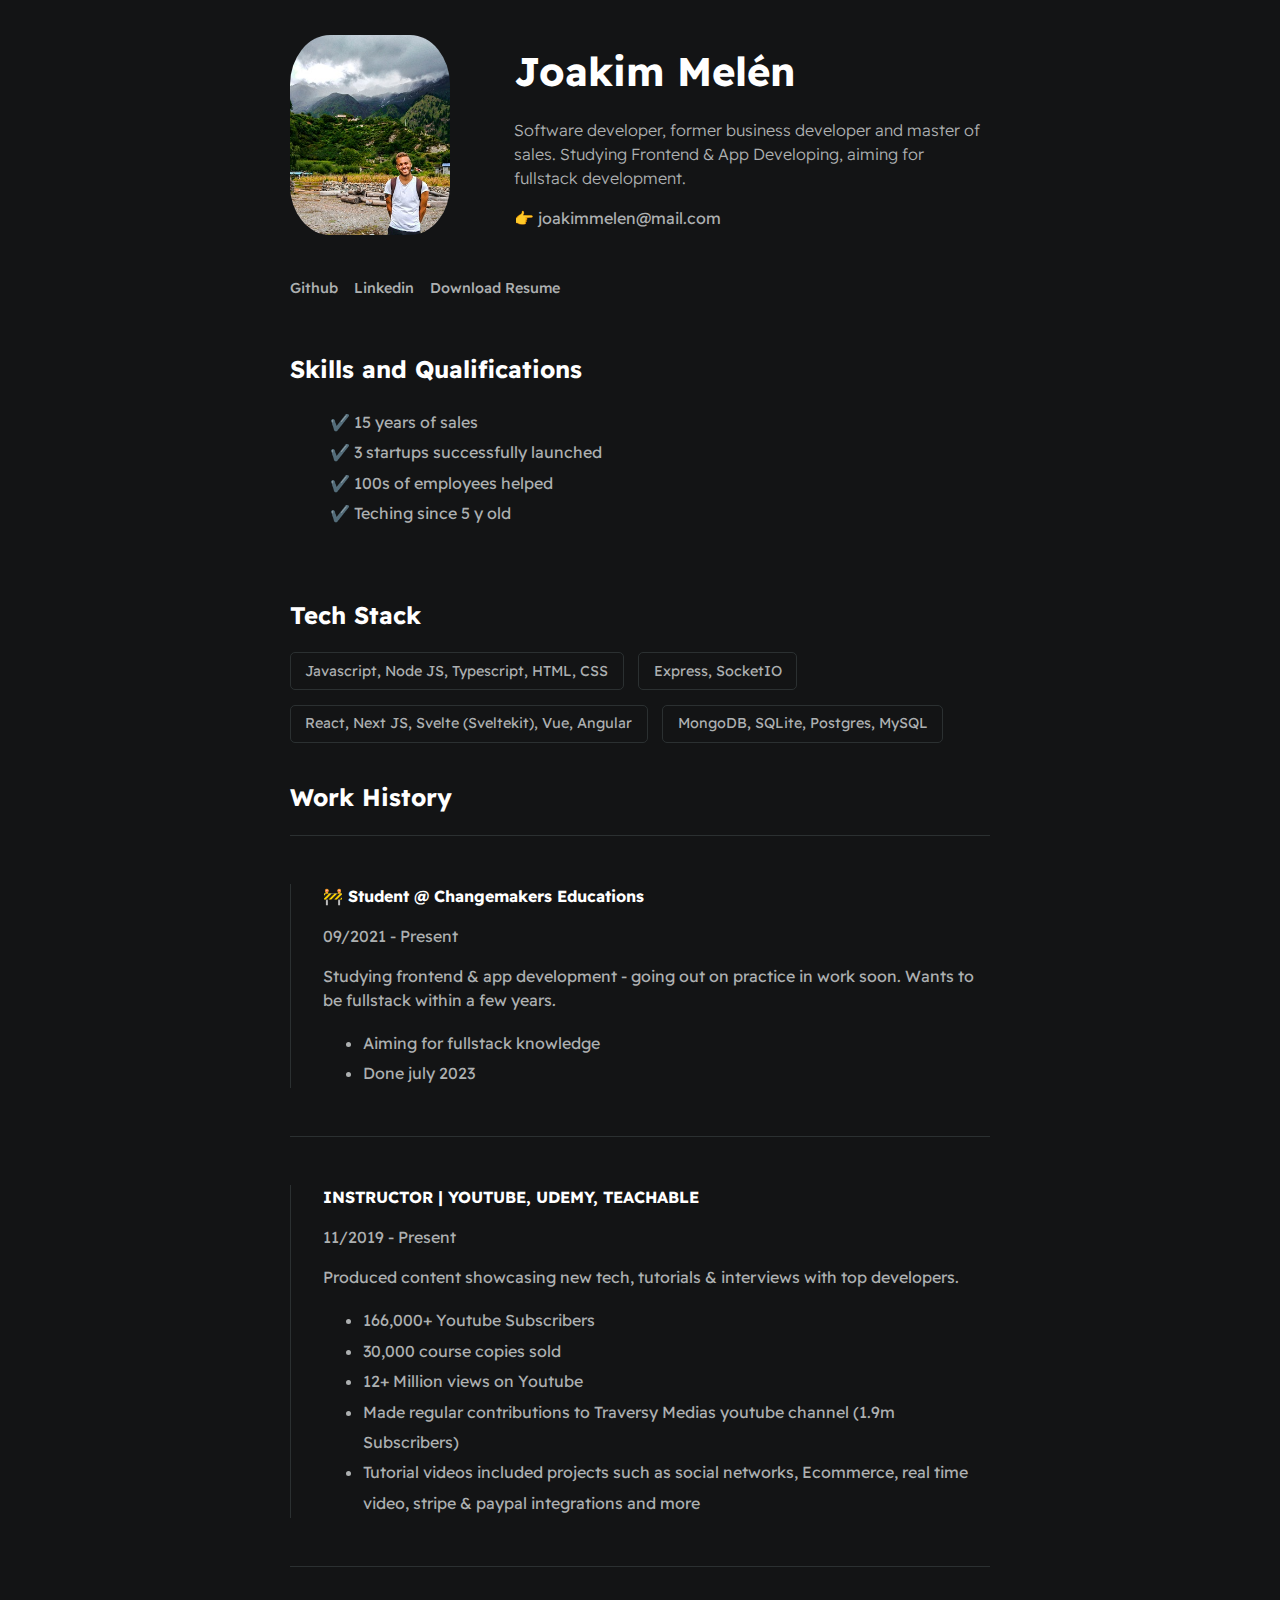
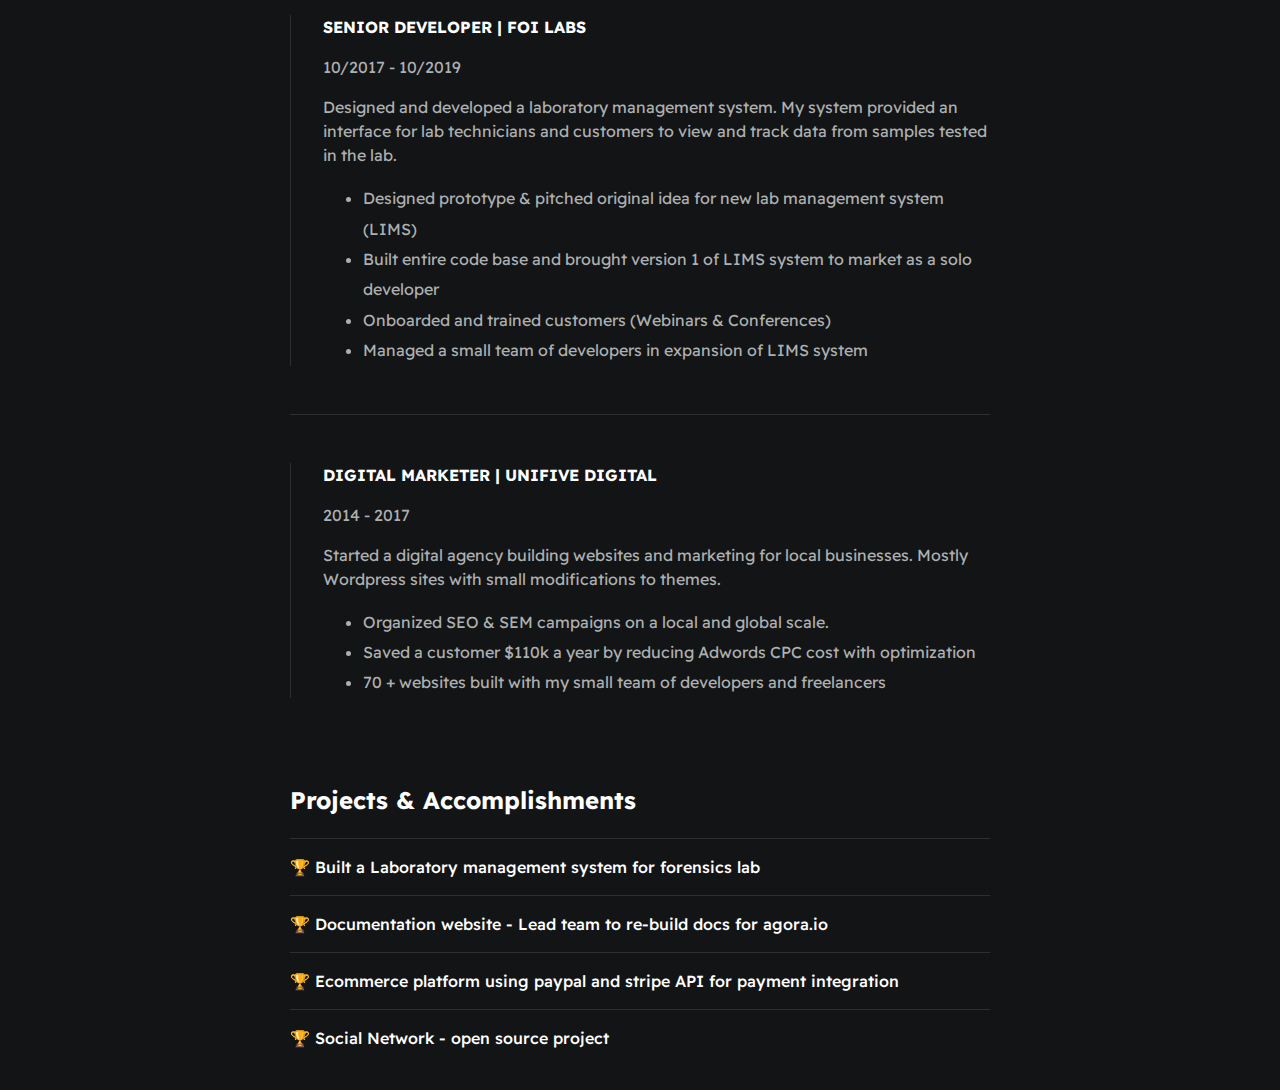
==== index.html @ 5d2849a5 "First commit for pew" ====
<!DOCTYPE html>
<html lang="en">
  <head>
    <meta charset="UTF-8" />
    <meta http-equiv="X-UA-Compatible" content="IE=edge" />
    <meta name="viewport" content="width=device-width, initial-scale=1.0" />
    <link
      rel="stylesheet"
      type="text/css"
      media="screen"
      href="./styles/main.css"
    />
    <title>Joakim Melén</title>
  </head>
  <body>
    <div id="container--main">
      <section id="wrapper--hero" class="section--page">
        <img id="profile-pic" src="./assets/images/jockehimalayas.jpg" />

        <div>
          <h1 id="user-name">Joakim Melén</h1>
          <p id="bio">
            Software developer, former business developer and master of sales.
            Studying Frontend & App Developing, aiming for fullstack
            development.
          </p>
          <p>👉 joakimmelen@mail.com</p>
        </div>
      </section>

      <section class="section--page">
        <div id="socials--list">
          <a href="#" target="_blank">Github</a>
          <a href="#" target="_blank">Linkedin</a>
          <a href="./assets/CV_Joakim-Melen-2022.pdf" target="_blank"
            >Download Resume</a
          >
        </div>
      </section>

      <section class="section--page">
        <h2>Skills and Qualifications</h2>
        <ul id="qualifications-list">
          <li>✔️ 15 years of sales</li>
          <li>✔️ 3 startups successfully launched</li>
          <li>✔️ 100s of employees helped</li>
          <li>✔️ Teching since 5 y old</li>
        </ul>
      </section>

      <section class="section--page">
        <h2>Tech Stack</h2>

        <div id="wrapper--techstack__items">
          <div class="card--techstack">
            <span>Javascript, Node JS, Typescript, HTML, CSS</span>
          </div>
          <div class="card--techstack">
            <span>Express, SocketIO</span>
          </div>
          <div class="card--techstack">
            <span>React, Next JS, Svelte (Sveltekit), Vue, Angular</span>
          </div>
          <div class="card--techstack">
            <span>MongoDB, SQLite, Postgres, MySQL</span>
          </div>
        </div>
      </section>

      <section id="work-history--wrapper">
        <h2>Work History</h2>
        <div class="line-break"></div>

        <div class="card--work-history">
          <strong>🚧 Student @ Changemakers Educations</strong>
          <p>09/2021 - Present</p>
          <p>
            Studying frontend & app development - going out on practice in work
            soon. Wants to be fullstack within a few years.
          </p>
          <ul>
            <li>Aiming for fullstack knowledge</li>
            <li>Done july 2023</li>
          </ul>
        </div>

        <div class="line-break"></div>

        <div class="card--work-history">
          <strong>INSTRUCTOR | YOUTUBE, UDEMY, TEACHABLE</strong>
          <p>11/2019 - Present</p>
          <p>
            Produced content showcasing new tech, tutorials & interviews with
            top developers.
          </p>
          <ul>
            <li>166,000+ Youtube Subscribers</li>
            <li>30,000 course copies sold</li>
            <li>12+ Million views on Youtube</li>
            <li>
              Made regular contributions to Traversy Medias youtube channel
              (1.9m Subscribers)
            </li>
            <li>
              Tutorial videos included projects such as social networks,
              Ecommerce, real time video, stripe & paypal integrations and more
            </li>
          </ul>
        </div>

        <div class="line-break"></div>

        <div class="card--work-history">
          <strong>SENIOR DEVELOPER | FOI LABS</strong>
          <p>10/2017 - 10/2019</p>
          <p>
            Designed and developed a laboratory management system. My system
            provided an interface for lab technicians and customers to view and
            track data from samples tested in the lab.
          </p>
          <ul>
            <li>
              Designed prototype & pitched original idea for new lab management
              system (LIMS)
            </li>
            <li>
              Built entire code base and brought version 1 of LIMS system to
              market as a solo developer
            </li>
            <li>Onboarded and trained customers (Webinars & Conferences)</li>
            <li>
              Managed a small team of developers in expansion of LIMS system
            </li>
          </ul>
        </div>

        <div class="line-break"></div>

        <div class="card--work-history">
          <strong>DIGITAL MARKETER | UNIFIVE DIGITAL</strong>
          <p>2014 - 2017</p>
          <p>
            Started a digital agency building websites and marketing for local
            businesses. Mostly Wordpress sites with small modifications to
            themes.
          </p>
          <ul>
            <li>Organized SEO & SEM campaigns on a local and global scale.</li>
            <li>
              Saved a customer $110k a year by reducing Adwords CPC cost with
              optimization
            </li>
            <li>
              70 + websites built with my small team of developers and
              freelancers
            </li>
          </ul>
        </div>
      </section>

      <section class="section--page">
        <h2>Projects & Accomplishments</h2>

        <div class="card--project">
          <a href="project1.html"
            ><span>🏆 </span>Built a Laboratory management system for forensics
            lab</a
          >
        </div>

        <div class="card--project">
          <a href="project1.html"
            ><span>🏆 </span>Documentation website - Lead team to re-build docs
            for agora.io</a
          >
        </div>

        <div class="card--project">
          <a href="project1.html"
            ><span>🏆 </span>Ecommerce platform using paypal and stripe API for
            payment integration</a
          >
        </div>

        <div class="card--project">
          <a href="project1.html"
            ><span>🏆 </span>Social Network - open source project</a
          >
        </div>
      </section>
    </div>
  </body>
</html>
---- styles/main.css ----
@import url('https://fonts.googleapis.com/css2?family=Readex+Pro:wght@300;400;500;600;700&display=swap');

:root{
    --mainTextColor-light:#000;
    --secondaryTextColor-light:rgb(51 51 51);
    --mainLinkColor-light:#0da2b8;
    --mainBorderColor-light:rgb(218, 218, 218);
    --mainBgColor-light:rgb(249, 250,251);

    --mainTextColor-dark:#fff;
    --secondaryTextColor-dark:#adb0b1;
    --mainLinkColor-dark:rgb(30, 190,214);
    --mainBorderColor-dark:#2b3031;
    --mainBgColor-dark:#131415;

    --mainTextColor: var(--mainTextColor-dark);
    --secondaryTextColor:var(--secondaryTextColor-dark);
    --mainLinkColor: var(--mainLinkColor-dark);
    --mainBorderColor: var(--mainBorderColor-dark);
    --mainBgColor: var(--mainBgColor-dark);
}

* {
    font-family: "Readex Pro";
    line-height: 1.5em;
    box-sizing: border-box;
    color: var(--mainTextColor);
}

body {
    background-color: var(--mainBgColor);
}

p, span, li {
    color: var(--secondaryTextColor);
    font-size: 1em;
}

a {
    text-decoration: none;
    color: var(--mainLinkColor);
    font-weight: 500;
}

li {
    line-height: 1.9em;
}

#container--main {
    max-width: 700px;
    margin: 0 auto;
}

.section--page {
    padding: 1em 0;
}

#wrapper--hero {
    display: flex;
    align-items: center;
    gap: 4em;
}

#user-name {
    font-size: 2.5em;
    line-height: 1em;
}

#bio {
    font-weight: 300;
}

#profile-pic {
    border-radius: 25%;
    width: 200px;
    height: 200px;
    object-fit: cover;
}

#email {
    color: var(--mainTextColor);
}

#socials--list {
    display: flex;
    justify-content: flex-start;
    column-gap: 1em;
    flex-wrap: wrap;

}

#socials--list a {
    font-size: 0.9em;
    color: var(--secondaryTextColor);
    transition: 0.3s;
}

#socials--list a:hover {
    color: var(--mainLinkColor);
}

#qualifications-list {
    list-style: none;
}

#wrapper--techstack__items {
    display: flex;
    flex-wrap: wrap;
    gap: 1em;
    font-size: 0.9em;
}

.card--techstack {
    border: 1px solid var(--mainBorderColor);
    padding: 0.5em 1em;
    border-radius: 5px;
}

.card--work-history {
    border-left: 1px solid var(--mainBorderColor);
    margin: 3em 0;
    padding-left: 2em;
}

.line-break {
    background-color: var(--mainBorderColor);
    height: 1px;
}

.card--project {
    padding: 1em 0;
    border-top: 1px solid var(--mainBorderColor);
}

.card--project a {
    color: var(--mainTextColor);
}

.card--project a:hover {
    color: var(--mainLinkColor);
    transition: .3s;
}

@media (max-width: 600px) {
    #wrapper--hero {
        flex-direction: column;
        gap: 1em;
    }

    #profile-pic {
        width: auto;
        height: auto;
    }

    .section--page {
        padding: 1em 0;
    }

    .card--work-history {
        border-left: none;
        padding-left: 0;
    }
}
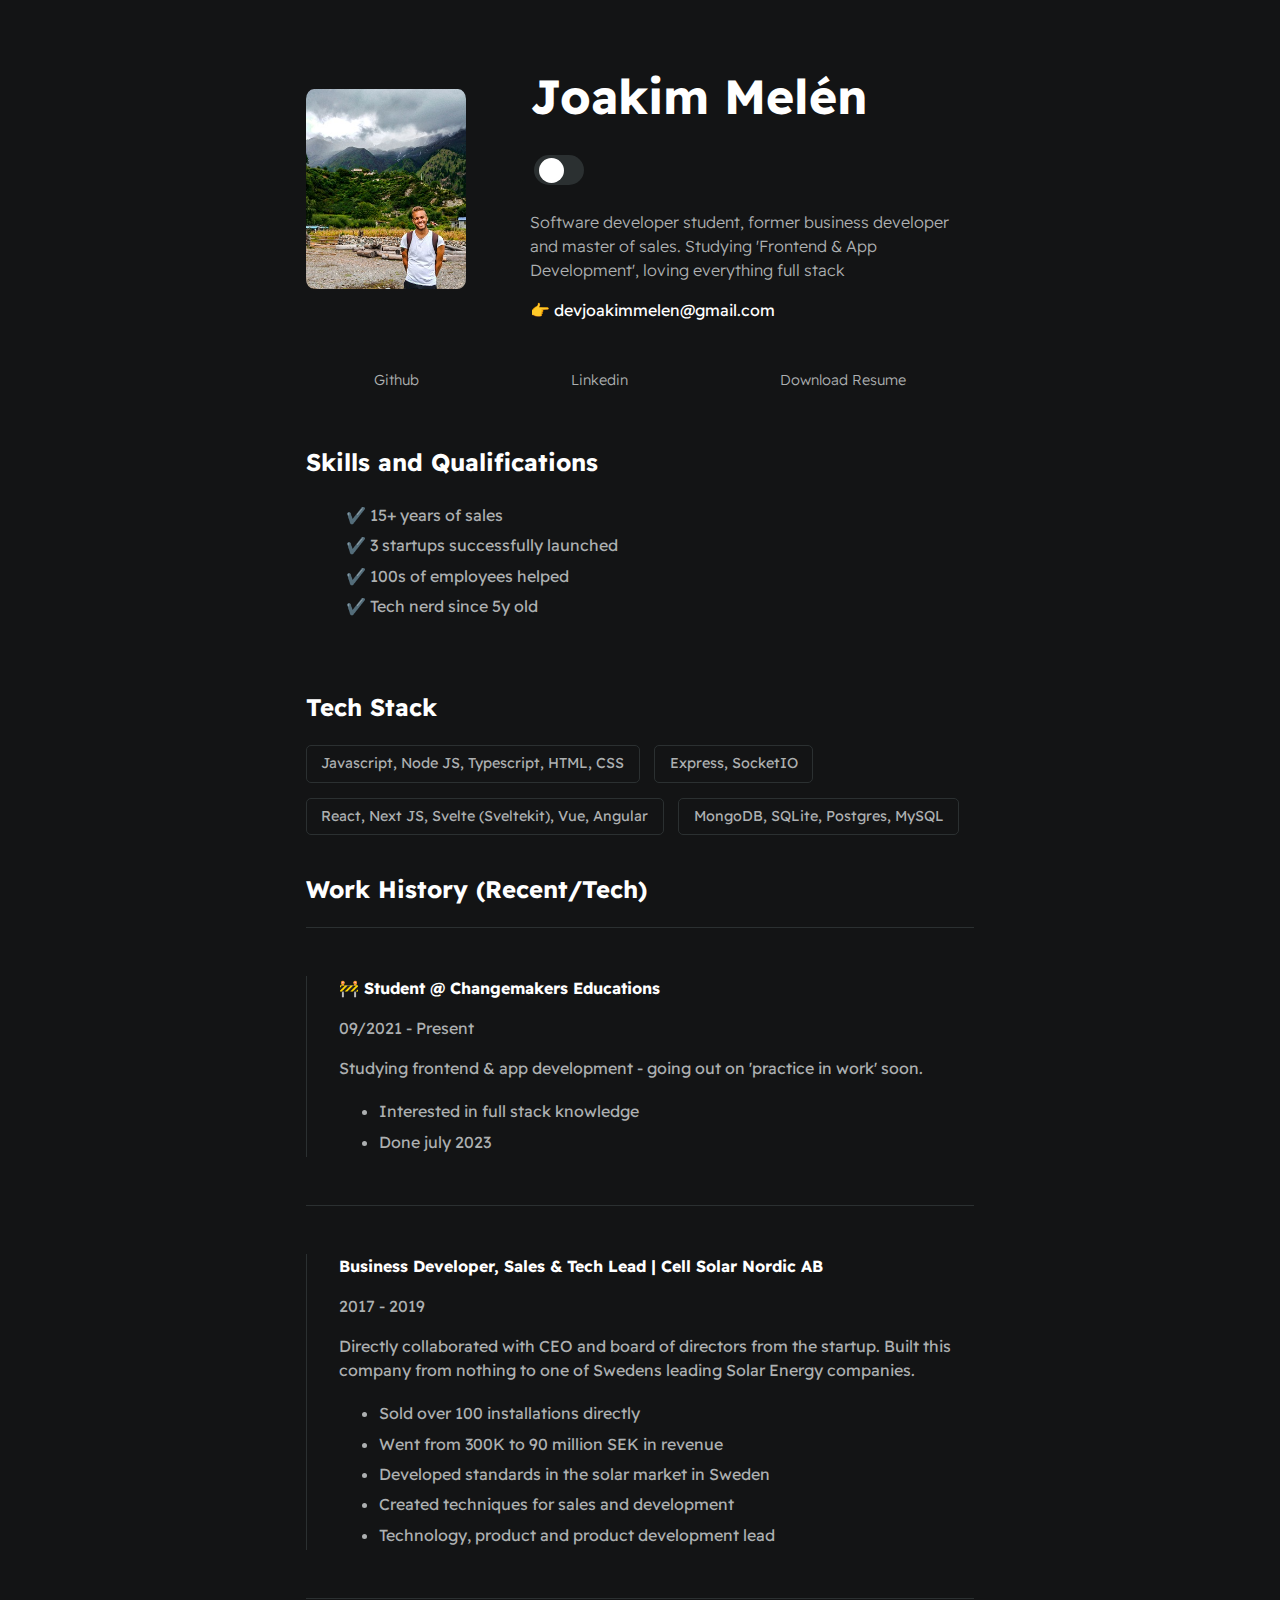
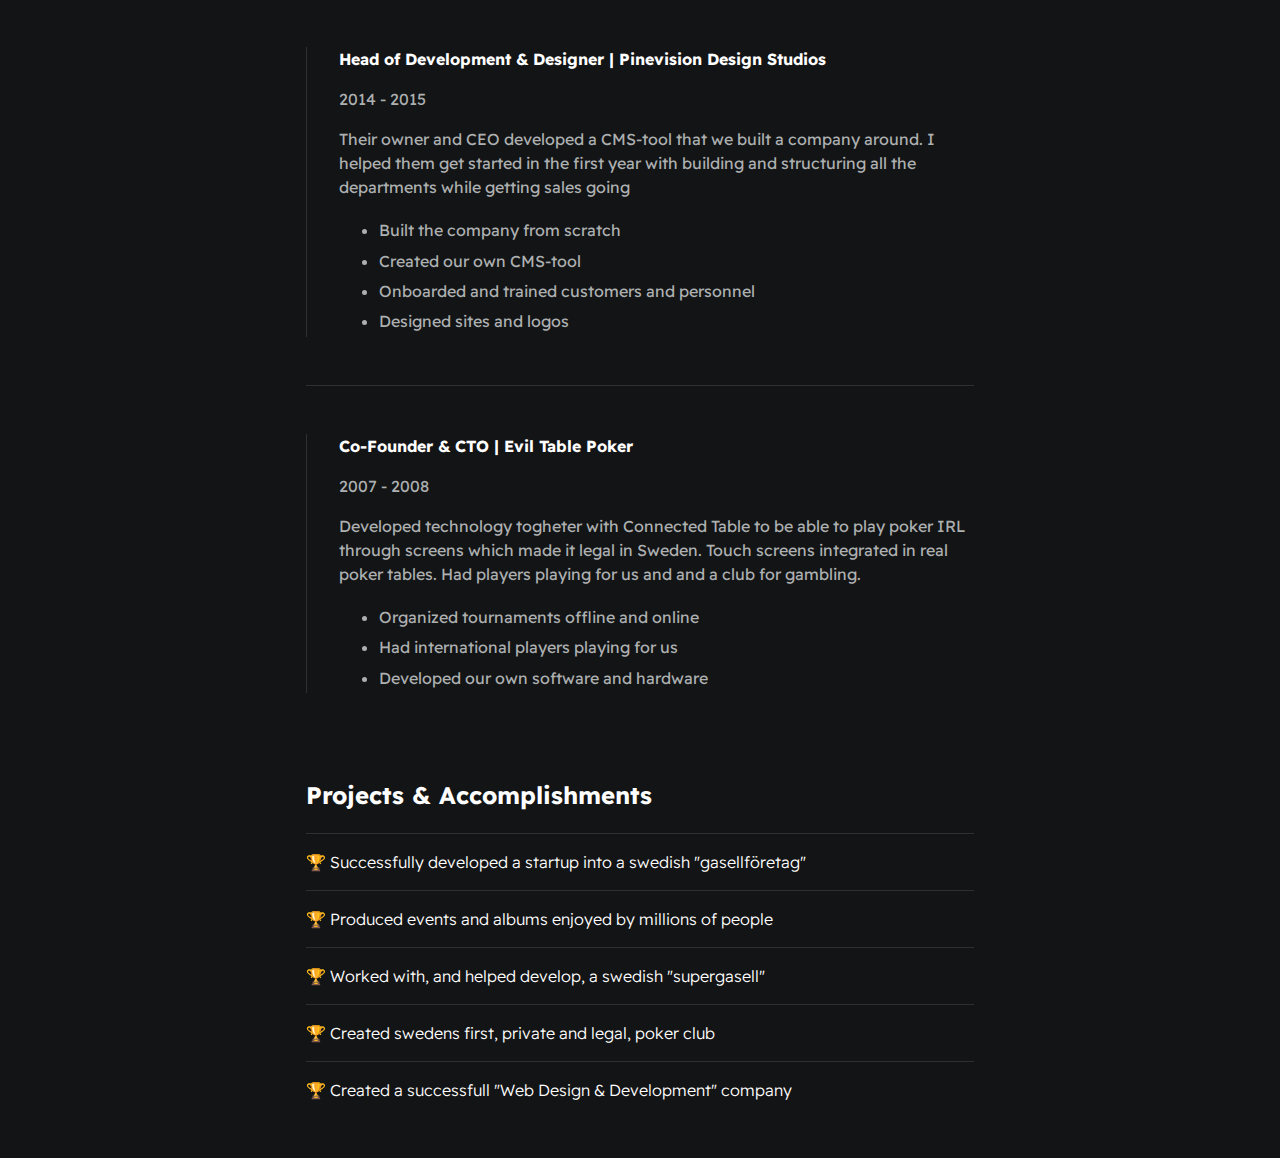
==== commit 39f89e13: "massive updates" ====
--- a/index.html
+++ b/index.html
@@ -19,19 +19,24 @@
 
         <div>
           <h1 id="user-name">Joakim Melén</h1>
+          <input type="checkbox" id="checkbox" />
           <p id="bio">
-            Software developer, former business developer and master of sales.
-            Studying Frontend & App Developing, aiming for fullstack
-            development.
+            Software developer student, former business developer and master of
+            sales. Studying 'Frontend & App Development', loving everything full
+            stack
           </p>
-          <p>👉 joakimmelen@mail.com</p>
+          <p id="email">👉 devjoakimmelen@gmail.com</p>
         </div>
       </section>
 
       <section class="section--page">
         <div id="socials--list">
-          <a href="#" target="_blank">Github</a>
-          <a href="#" target="_blank">Linkedin</a>
+          <a href="https://github.com/joakimmelen" target="_blank">Github</a>
+          <a
+            href="https://www.linkedin.com/in/joakimmelensweden/"
+            target="_blank"
+            >Linkedin</a
+          >
           <a href="./assets/CV_Joakim-Melen-2022.pdf" target="_blank"
             >Download Resume</a
           >
@@ -40,11 +45,11 @@
 
       <section class="section--page">
         <h2>Skills and Qualifications</h2>
-        <ul id="qualifications-list">
-          <li>✔️ 15 years of sales</li>
+        <ul id="qualifications--list">
+          <li>✔️ 15+ years of sales</li>
           <li>✔️ 3 startups successfully launched</li>
           <li>✔️ 100s of employees helped</li>
-          <li>✔️ Teching since 5 y old</li>
+          <li>✔️ Tech nerd since 5y old</li>
         </ul>
       </section>
 
@@ -68,18 +73,18 @@
       </section>
 
       <section id="work-history--wrapper">
-        <h2>Work History</h2>
+        <h2>Work History (Recent/Tech)</h2>
         <div class="line-break"></div>
 
         <div class="card--work-history">
           <strong>🚧 Student @ Changemakers Educations</strong>
           <p>09/2021 - Present</p>
           <p>
-            Studying frontend & app development - going out on practice in work
-            soon. Wants to be fullstack within a few years.
+            Studying frontend & app development - going out on 'practice in
+            work' soon.
           </p>
           <ul>
-            <li>Aiming for fullstack knowledge</li>
+            <li>Interested in full stack knowledge</li>
             <li>Done july 2023</li>
           </ul>
         </div>
@@ -87,73 +92,60 @@
         <div class="line-break"></div>
 
         <div class="card--work-history">
-          <strong>INSTRUCTOR | YOUTUBE, UDEMY, TEACHABLE</strong>
-          <p>11/2019 - Present</p>
+          <strong
+            >Business Developer, Sales & Tech Lead | Cell Solar Nordic
+            AB</strong
+          >
+          <p>2017 - 2019</p>
           <p>
-            Produced content showcasing new tech, tutorials & interviews with
-            top developers.
+            Directly collaborated with CEO and board of directors from the
+            startup. Built this company from nothing to one of Swedens leading
+            Solar Energy companies.
           </p>
           <ul>
-            <li>166,000+ Youtube Subscribers</li>
-            <li>30,000 course copies sold</li>
-            <li>12+ Million views on Youtube</li>
-            <li>
-              Made regular contributions to Traversy Medias youtube channel
-              (1.9m Subscribers)
-            </li>
-            <li>
-              Tutorial videos included projects such as social networks,
-              Ecommerce, real time video, stripe & paypal integrations and more
-            </li>
+            <li>Sold over 100 installations directly</li>
+            <li>Went from 300K to 90 million SEK in revenue</li>
+            <li>Developed standards in the solar market in Sweden</li>
+            <li>Created techniques for sales and development</li>
+            <li>Technology, product and product development lead</li>
           </ul>
         </div>
 
         <div class="line-break"></div>
 
         <div class="card--work-history">
-          <strong>SENIOR DEVELOPER | FOI LABS</strong>
-          <p>10/2017 - 10/2019</p>
+          <strong
+            >Head of Development & Designer | Pinevision Design Studios</strong
+          >
+          <p>2014 - 2015</p>
           <p>
-            Designed and developed a laboratory management system. My system
-            provided an interface for lab technicians and customers to view and
-            track data from samples tested in the lab.
+            Their owner and CEO developed a CMS-tool that we built a company
+            around. I helped them get started in the first year with building
+            and structuring all the departments while getting sales going
           </p>
           <ul>
-            <li>
-              Designed prototype & pitched original idea for new lab management
-              system (LIMS)
-            </li>
-            <li>
-              Built entire code base and brought version 1 of LIMS system to
-              market as a solo developer
-            </li>
-            <li>Onboarded and trained customers (Webinars & Conferences)</li>
-            <li>
-              Managed a small team of developers in expansion of LIMS system
-            </li>
+            <li>Built the company from scratch</li>
+            <li>Created our own CMS-tool</li>
+            <li>Onboarded and trained customers and personnel</li>
+            <li>Designed sites and logos</li>
           </ul>
         </div>
 
         <div class="line-break"></div>
 
         <div class="card--work-history">
-          <strong>DIGITAL MARKETER | UNIFIVE DIGITAL</strong>
-          <p>2014 - 2017</p>
+          <strong>Co-Founder & CTO | Evil Table Poker</strong>
+          <p>2007 - 2008</p>
           <p>
-            Started a digital agency building websites and marketing for local
-            businesses. Mostly Wordpress sites with small modifications to
-            themes.
+            Developed technology togheter with Connected Table to be able to
+            play poker IRL through screens which made it legal in Sweden. Touch
+            screens integrated in real poker tables. Had players playing for us
+            and and a club for gambling.
           </p>
           <ul>
-            <li>Organized SEO & SEM campaigns on a local and global scale.</li>
-            <li>
-              Saved a customer $110k a year by reducing Adwords CPC cost with
-              optimization
-            </li>
-            <li>
-              70 + websites built with my small team of developers and
-              freelancers
-            </li>
+            <li>Organized tournaments offline and online</li>
+            <li>Had international players playing for us</li>
+            <li>Developed our own software and hardware</li>
           </ul>
         </div>
       </section>
@@ -162,29 +154,43 @@
         <h2>Projects & Accomplishments</h2>
 
         <div class="card--project">
-          <a href="project1.html"
-            ><span>🏆 </span>Built a Laboratory management system for forensics
-            lab</a
+          <a
+            href="https://certifierad.gasell.di.se/se/di-gasell-cell-solar-nordic-ab-2021/"
+            target="_blank"
+            ><span>🏆 </span>Successfully developed a startup into a swedish
+            "gasellföretag"</a
           >
         </div>
 
         <div class="card--project">
-          <a href="project1.html"
-            ><span>🏆 </span>Documentation website - Lead team to re-build docs
-            for agora.io</a
+          <a href="https://stefanandersson.nu/" target="_blank"
+            ><span>🏆 </span>Produced events and albums enjoyed by millions of
+            people</a
           >
         </div>
 
         <div class="card--project">
-          <a href="project1.html"
-            ><span>🏆 </span>Ecommerce platform using paypal and stripe API for
-            payment integration</a
+          <a
+            href="https://www.di.se/nyheter/arets-supergasell-ska-fa-solen-att-konkurrera-ut-kolen/"
+            target="_blank"
+            ><span>🏆 </span>Worked with, and helped develop, a swedish
+            "supergasell"</a
           >
         </div>
 
         <div class="card--project">
-          <a href="project1.html"
-            ><span>🏆 </span>Social Network - open source project</a
+          <a
+            href="https://ollas.blogg.se/2008/december/poker-i-falun.html"
+            target="_blank"
+            ><span>🏆 </span>Created swedens first, private and legal, poker
+            club</a
+          >
+        </div>
+
+        <div class="card--project">
+          <a href="https://www.pinevision.se/" target="_blank"
+            ><span>🏆 </span>Created a successfull "Web Design & Development"
+            company</a
           >
         </div>
       </section>
--- a/styles/main.css
+++ b/styles/main.css
@@ -3,7 +3,7 @@
 :root{
     --mainTextColor-light:#000;
     --secondaryTextColor-light:rgb(51 51 51);
-    --mainLinkColor-light:#0da2b8;
+    --mainLinkColor-light:#d8a524;
     --mainBorderColor-light:rgb(218, 218, 218);
     --mainBgColor-light:rgb(249, 250,251);
 
@@ -12,151 +12,212 @@
     --mainLinkColor-dark:rgb(30, 190,214);
     --mainBorderColor-dark:#2b3031;
     --mainBgColor-dark:#131415;
-
-    --mainTextColor: var(--mainTextColor-dark);
+}
+
+#checkbox::before, html {
+    --mainTextColor:var(--mainTextColor-dark);
     --secondaryTextColor:var(--secondaryTextColor-dark);
-    --mainLinkColor: var(--mainLinkColor-dark);
-    --mainBorderColor: var(--mainBorderColor-dark);
-    --mainBgColor: var(--mainBgColor-dark);
-}
-
-* {
-    font-family: "Readex Pro";
+    --mainLinkColor:var(--mainLinkColor-dark);
+    --mainBorderColor:var(--mainBorderColor-dark);
+    --mainBgColor:var(--mainBgColor-dark);
+
+}
+
+#checkbox:checked + html {
+    --mainTextColor:var(--mainTextColor-light);
+    --secondaryTextColor:var(--secondaryTextColor-light);
+    --mainLinkColor:var(--mainLinkColor-light);
+    --mainBorderColor:var(--mainBorderColor-light);
+    --mainBgColor:var(--mainBgColor-light);
+
+}
+
+*{
+    font-family: 'Readex Pro';
     line-height: 1.5em;
     box-sizing: border-box;
     color: var(--mainTextColor);
-}
-
-body {
-    background-color: var(--mainBgColor);
-}
-
-p, span, li {
+    
+}
+
+body{
+    background-color: var(--mainBgColor);            
+}
+
+p, span, li{
     color: var(--secondaryTextColor);
     font-size: 1em;
 }
 
-a {
+a{
     text-decoration: none;
     color: var(--mainLinkColor);
     font-weight: 500;
 }
 
-li {
+li{
     line-height: 1.9em;
 }
 
-#container--main {
+#container--main{
     max-width: 700px;
     margin: 0 auto;
-}
-
-.section--page {
-    padding: 1em 0;
-}
-
-#wrapper--hero {
+    padding: 1em;
+    transition: .3s ease;
+}
+
+#checkbox {
+    position: relative;
+    appearance: none;
+    width: 50px;
+    height: 30px;
+    background: var(--mainBorderColor);
+    border-radius: 40px;
+    cursor: pointer;
+    outline: none;
+}
+
+#checkbox::before {
+    content: '';
+    position: absolute;
+    width: 25px;
+    height: 25px;
+    background-color: var(--mainTextColor);
+    border-radius: 22px;
+    top: 2.9px;
+    left: 5px;
+    cursor: pointer;
+    transition: .3s linear;
+}
+
+#checkbox:checked::before {
+    left: 20px;
+}
+
+#checkbox:checked {
+    background: white;
+}
+
+.section--page{
+    padding-top: 1em;
+    padding-bottom: 1em;
+}
+
+#wrapper--hero{
     display: flex;
     align-items: center;
     gap: 4em;
 }
 
-#user-name {
-    font-size: 2.5em;
+#bio, a{
+    font-weight: 300;
+}
+
+#user-name{
+    font-size: 48px;
     line-height: 1em;
 }
 
-#bio {
-    font-weight: 300;
-}
-
-#profile-pic {
-    border-radius: 25%;
+#profile-pic{
     width: 200px;
     height: 200px;
     object-fit: cover;
-}
-
-#email {
+    border-radius: 5%;
+}
+
+#email{
     color: var(--mainTextColor);
 }
 
-#socials--list {
+#socials--list{
     display: flex;
-    justify-content: flex-start;
+    justify-content: space-around;
     column-gap: 1em;
     flex-wrap: wrap;
-
-}
-
-#socials--list a {
+}
+
+#socials--list a{
+    font-weight: 300;
+    color: var(--secondaryTextColor);
     font-size: 0.9em;
-    color: var(--secondaryTextColor);
-    transition: 0.3s;
-}
-
-#socials--list a:hover {
+    transition: .3s;
+}
+
+#socials--list a:hover{
+    font-weight: 100;
     color: var(--mainLinkColor);
-}
-
-#qualifications-list {
+    font-size: 0.9em;
+}
+
+#qualifications--list{
     list-style: none;
 }
 
-#wrapper--techstack__items {
+#wrapper--techstack__items{
     display: flex;
     flex-wrap: wrap;
     gap: 1em;
     font-size: 0.9em;
 }
 
-.card--techstack {
+.card--techstack{
     border: 1px solid var(--mainBorderColor);
+    border-radius: 5px;
     padding: 0.5em 1em;
-    border-radius: 5px;
-}
-
-.card--work-history {
+    align-items: center;
+}
+
+.card--project{
+    padding-top: 1em;
+    padding-bottom: 1em;
+    border-top: 1px solid var(--mainBorderColor);
+}
+
+.card--project a{
+    color: var(--mainTextColor);
+    transition: .3s;
+}
+
+.card--project a:hover{
+    color: var(--mainLinkColor);
+}
+
+.card--work-history{
     border-left: 1px solid var(--mainBorderColor);
-    margin: 3em 0;
+    margin-top: 3em;
+    margin-bottom: 3em;
     padding-left: 2em;
 }
 
-.line-break {
+.line-break{
     background-color: var(--mainBorderColor);
     height: 1px;
 }
 
-.card--project {
-    padding: 1em 0;
-    border-top: 1px solid var(--mainBorderColor);
-}
-
-.card--project a {
-    color: var(--mainTextColor);
-}
-
-.card--project a:hover {
-    color: var(--mainLinkColor);
-    transition: .3s;
-}
-
-@media (max-width: 600px) {
-    #wrapper--hero {
+
+@media(max-width:600px){
+
+    .section--page{
+        padding-top: 1em;
+        padding-bottom: 1em;
+    }
+
+    #wrapper--hero{
+        display: flex;
+        align-items: center;
+        gap: 1em;
+    }
+
+    #profile-pic{
+        width: 200px;
+        height: 200px;
+    }
+
+    #wrapper--hero{
         flex-direction: column;
-        gap: 1em;
-    }
-
-    #profile-pic {
-        width: auto;
-        height: auto;
-    }
-
-    .section--page {
-        padding: 1em 0;
-    }
-
-    .card--work-history {
+    }
+
+    .card--work-history{
         border-left: none;
         padding-left: 0;
     }
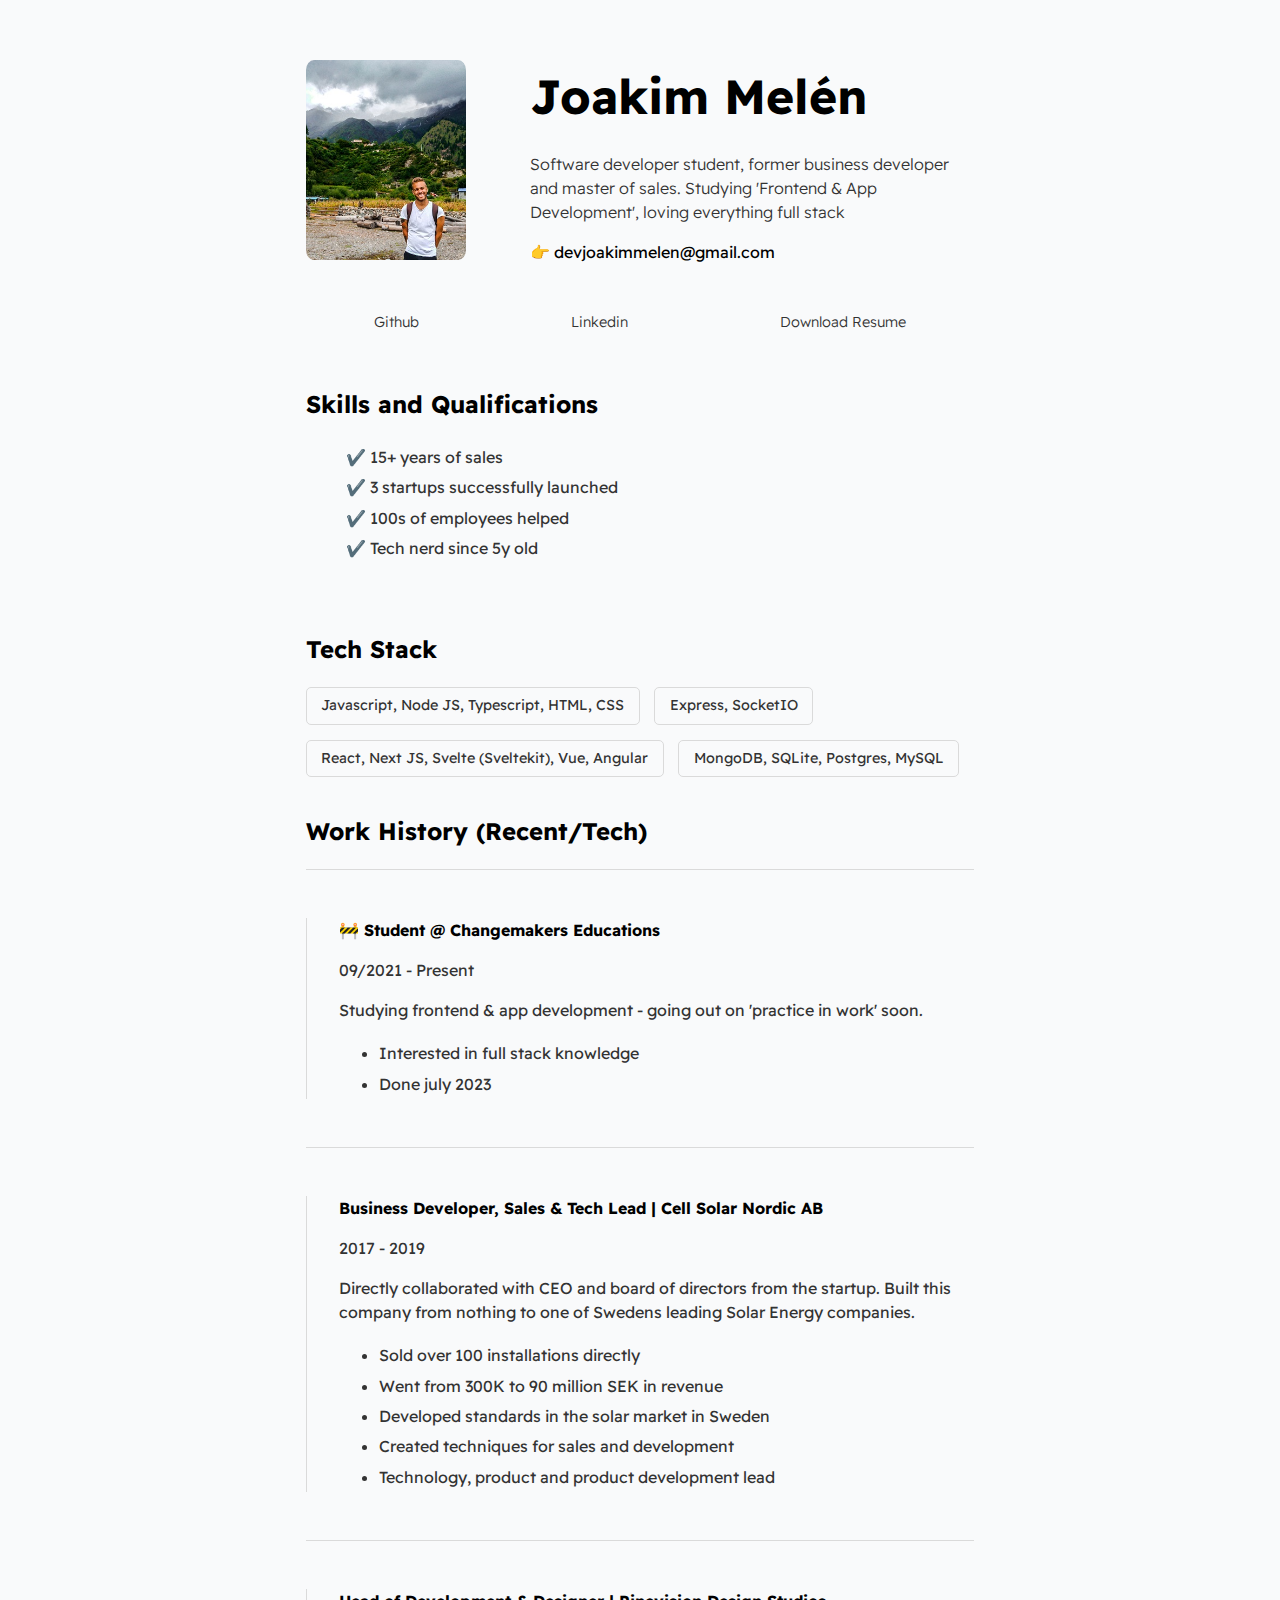
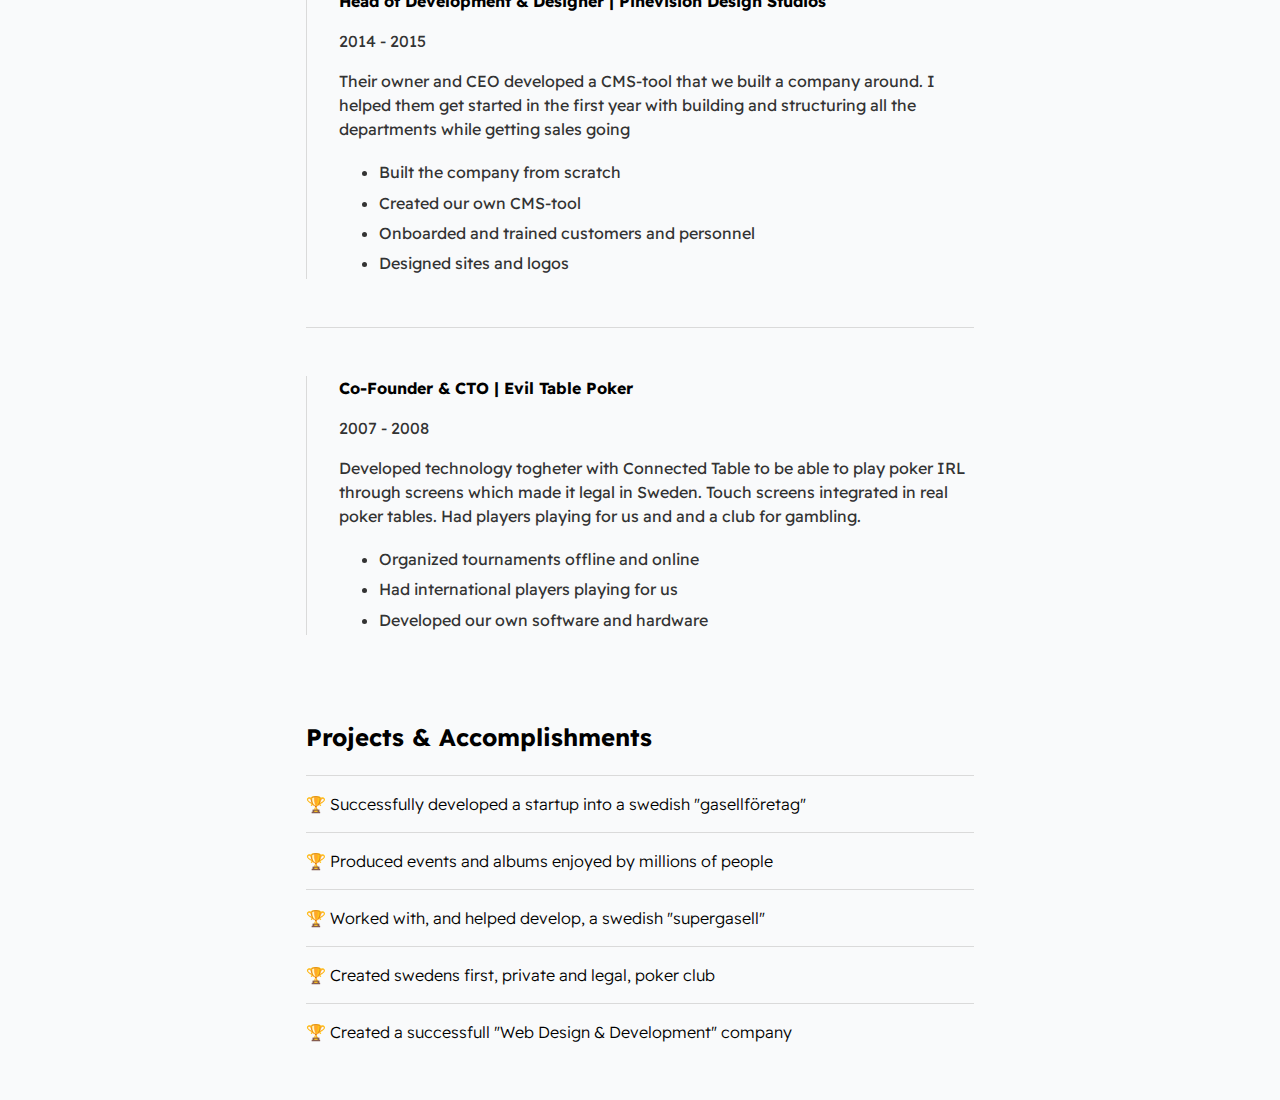
==== commit ff0a20cc: "gave up on toggle, added lightdarkmode" ====
--- a/index.html
+++ b/index.html
@@ -19,7 +19,6 @@
 
         <div>
           <h1 id="user-name">Joakim Melén</h1>
-          <input type="checkbox" id="checkbox" />
           <p id="bio">
             Software developer student, former business developer and master of
             sales. Studying 'Frontend & App Development', loving everything full
--- a/styles/main.css
+++ b/styles/main.css
@@ -12,24 +12,12 @@
     --mainLinkColor-dark:rgb(30, 190,214);
     --mainBorderColor-dark:#2b3031;
     --mainBgColor-dark:#131415;
-}
 
-#checkbox::before, html {
     --mainTextColor:var(--mainTextColor-dark);
     --secondaryTextColor:var(--secondaryTextColor-dark);
     --mainLinkColor:var(--mainLinkColor-dark);
     --mainBorderColor:var(--mainBorderColor-dark);
     --mainBgColor:var(--mainBgColor-dark);
-
-}
-
-#checkbox:checked + html {
-    --mainTextColor:var(--mainTextColor-light);
-    --secondaryTextColor:var(--secondaryTextColor-light);
-    --mainLinkColor:var(--mainLinkColor-light);
-    --mainBorderColor:var(--mainBorderColor-light);
-    --mainBgColor:var(--mainBgColor-light);
-
 }
 
 *{
@@ -37,7 +25,6 @@
     line-height: 1.5em;
     box-sizing: border-box;
     color: var(--mainTextColor);
-    
 }
 
 body{
@@ -59,43 +46,11 @@
     line-height: 1.9em;
 }
 
-#container--main{
+#container--main {
     max-width: 700px;
     margin: 0 auto;
     padding: 1em;
     transition: .3s ease;
-}
-
-#checkbox {
-    position: relative;
-    appearance: none;
-    width: 50px;
-    height: 30px;
-    background: var(--mainBorderColor);
-    border-radius: 40px;
-    cursor: pointer;
-    outline: none;
-}
-
-#checkbox::before {
-    content: '';
-    position: absolute;
-    width: 25px;
-    height: 25px;
-    background-color: var(--mainTextColor);
-    border-radius: 22px;
-    top: 2.9px;
-    left: 5px;
-    cursor: pointer;
-    transition: .3s linear;
-}
-
-#checkbox:checked::before {
-    left: 20px;
-}
-
-#checkbox:checked {
-    background: white;
 }
 
 .section--page{
@@ -221,4 +176,14 @@
         border-left: none;
         padding-left: 0;
     }
-}+}
+
+@media (prefers-color-scheme: light) {
+    :root {
+    --mainTextColor:var(--mainTextColor-light);
+    --secondaryTextColor:var(--secondaryTextColor-light);
+    --mainLinkColor:var(--mainLinkColor-light);
+    --mainBorderColor:var(--mainBorderColor-light);
+    --mainBgColor:var(--mainBgColor-light); 
+    }
+  }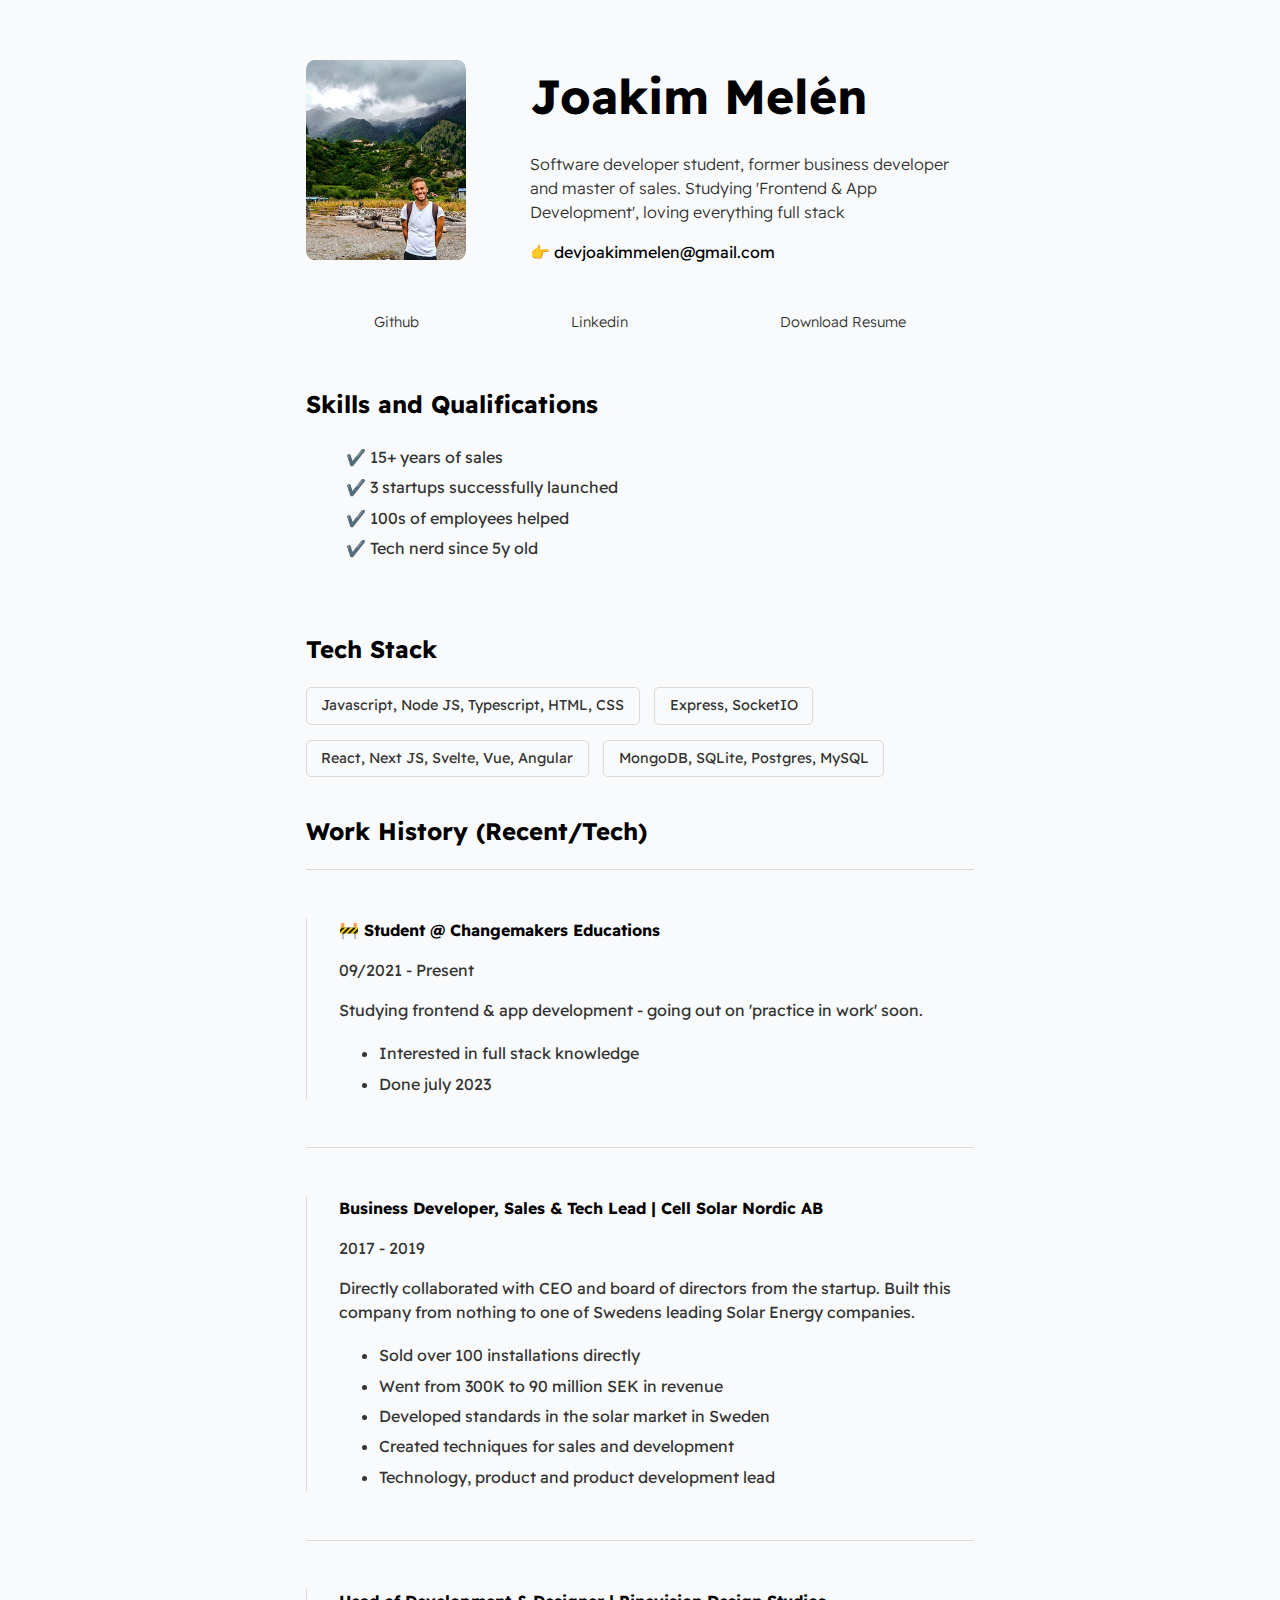
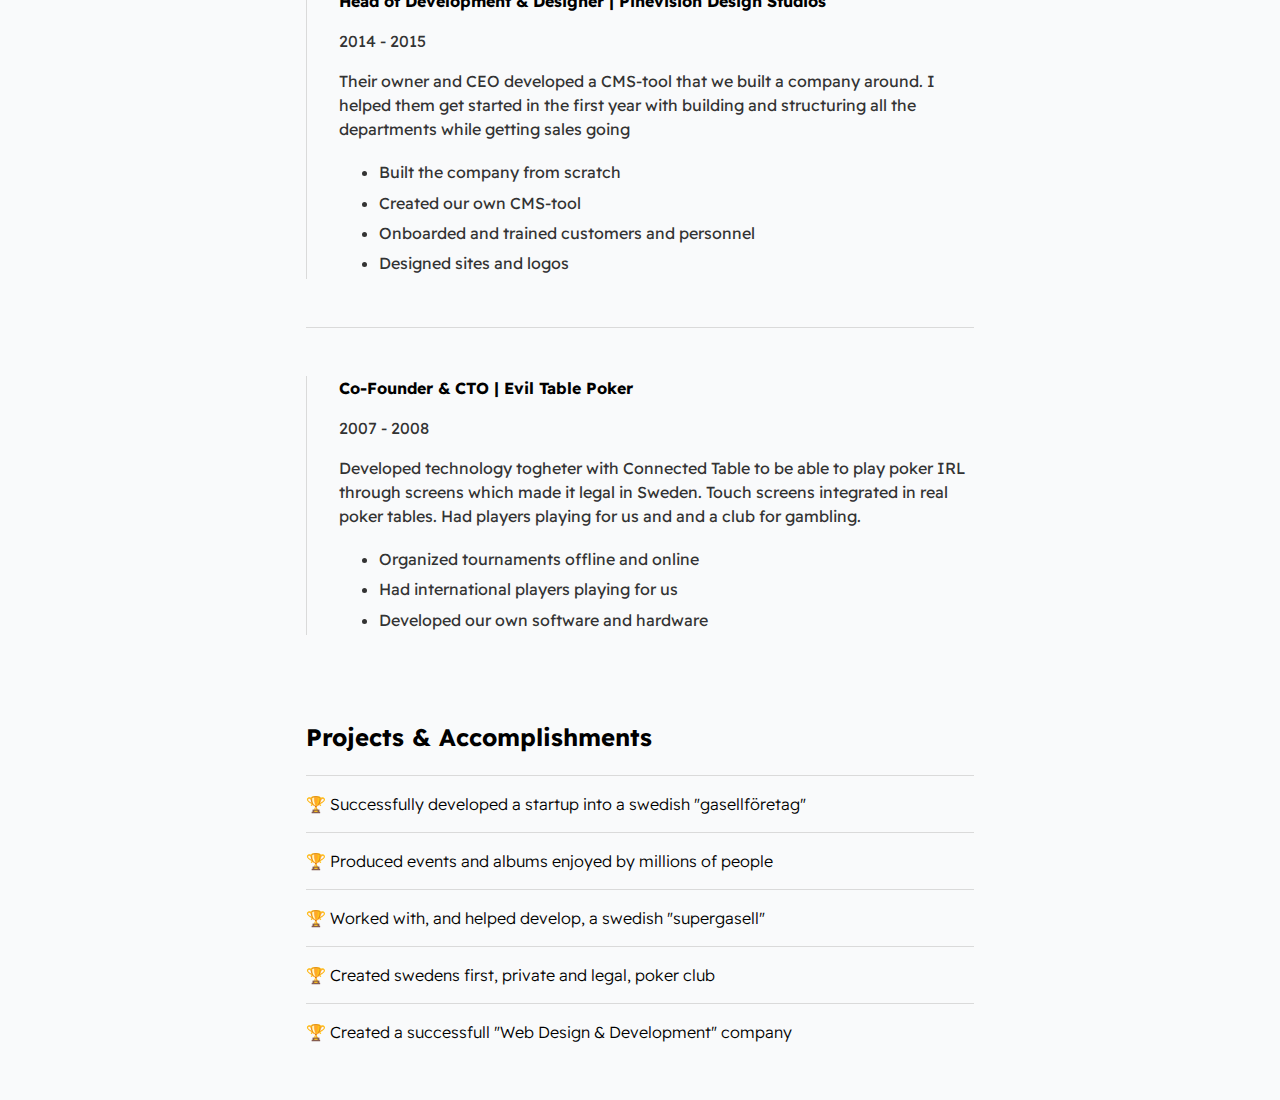
==== commit 7d578004: "Update index.html" ====
--- a/index.html
+++ b/index.html
@@ -11,6 +11,9 @@
       href="./styles/main.css"
     />
     <title>Joakim Melén</title>
+    <link rel="apple-touch-icon" sizes="180x180" href="/apple-touch-icon.png" />
+    <link rel="icon" type="image/png" sizes="32x32" href="/favicon-32x32.png" />
+    <link rel="icon" type="image/png" sizes="16x16" href="/favicon-16x16.png" />
   </head>
   <body>
     <div id="container--main">
@@ -63,7 +66,7 @@
             <span>Express, SocketIO</span>
           </div>
           <div class="card--techstack">
-            <span>React, Next JS, Svelte (Sveltekit), Vue, Angular</span>
+            <span>React, Next JS, Svelte, Vue, Angular</span>
           </div>
           <div class="card--techstack">
             <span>MongoDB, SQLite, Postgres, MySQL</span>
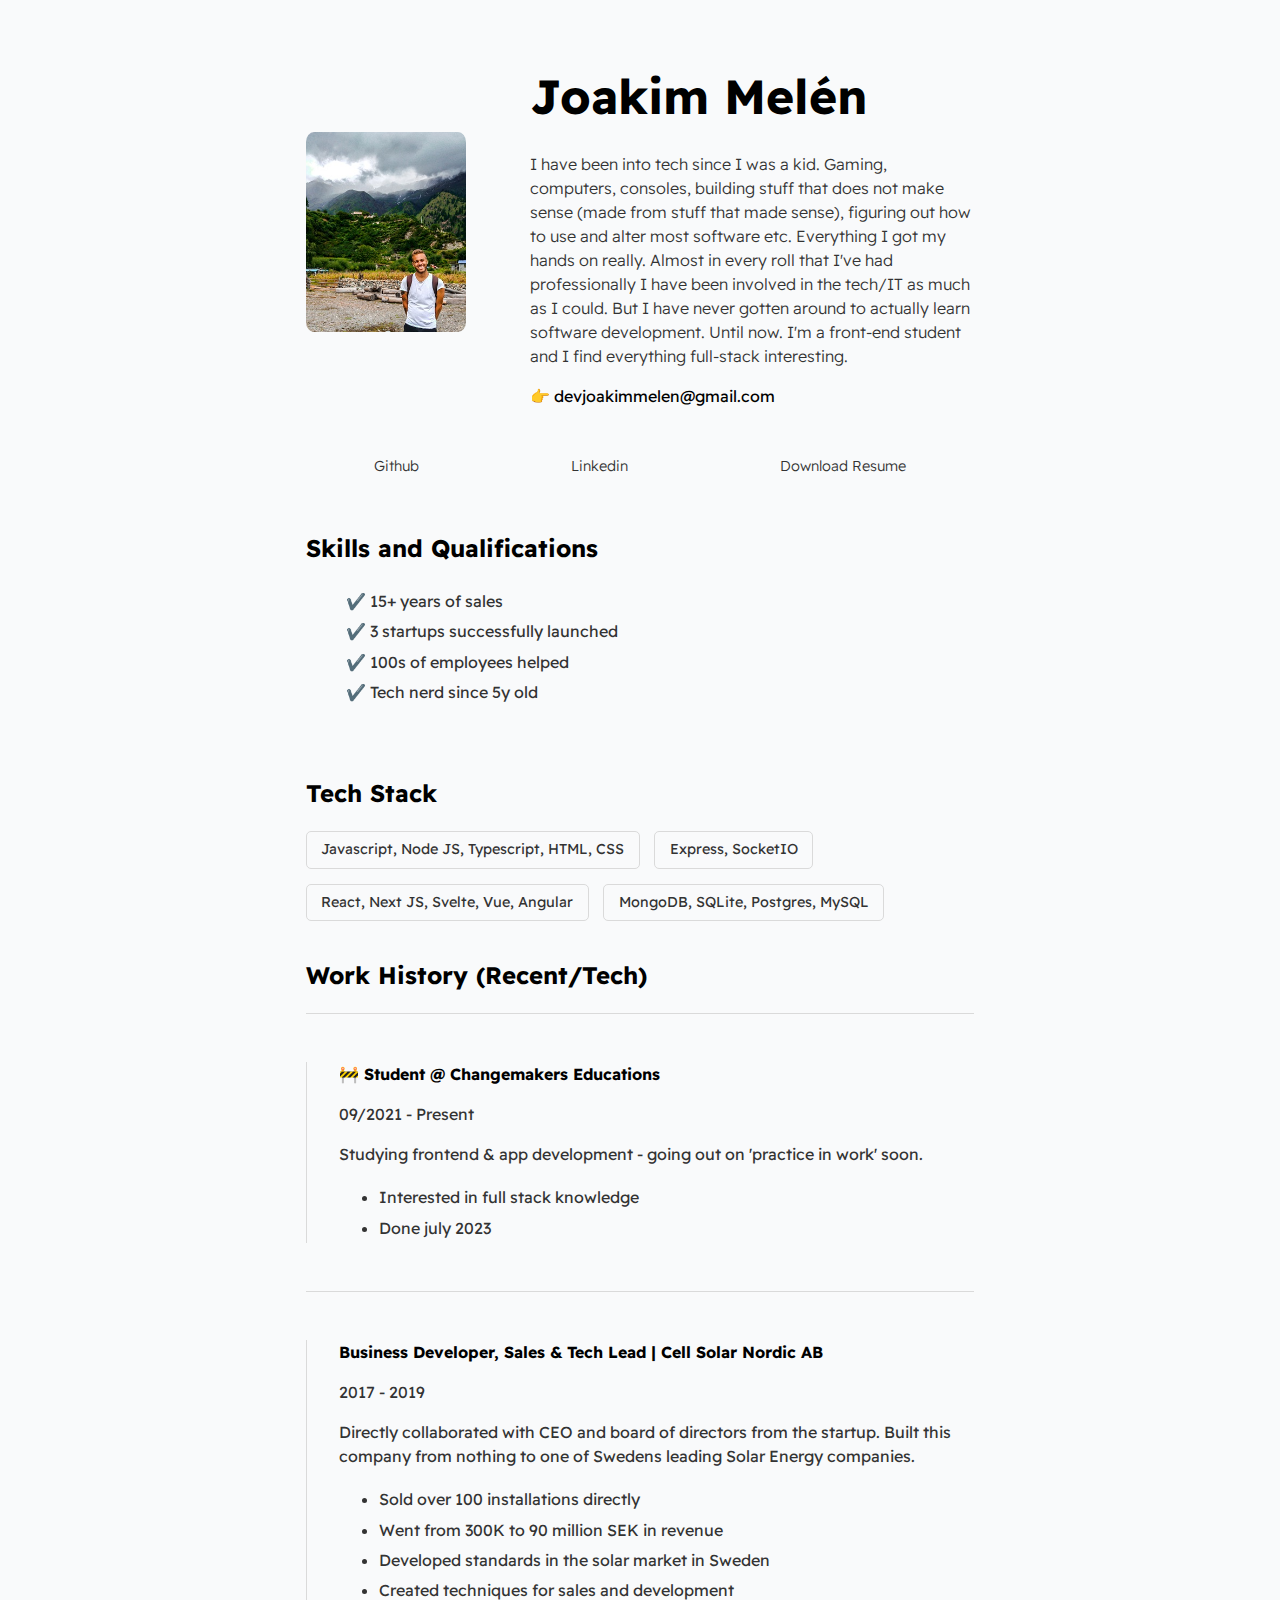
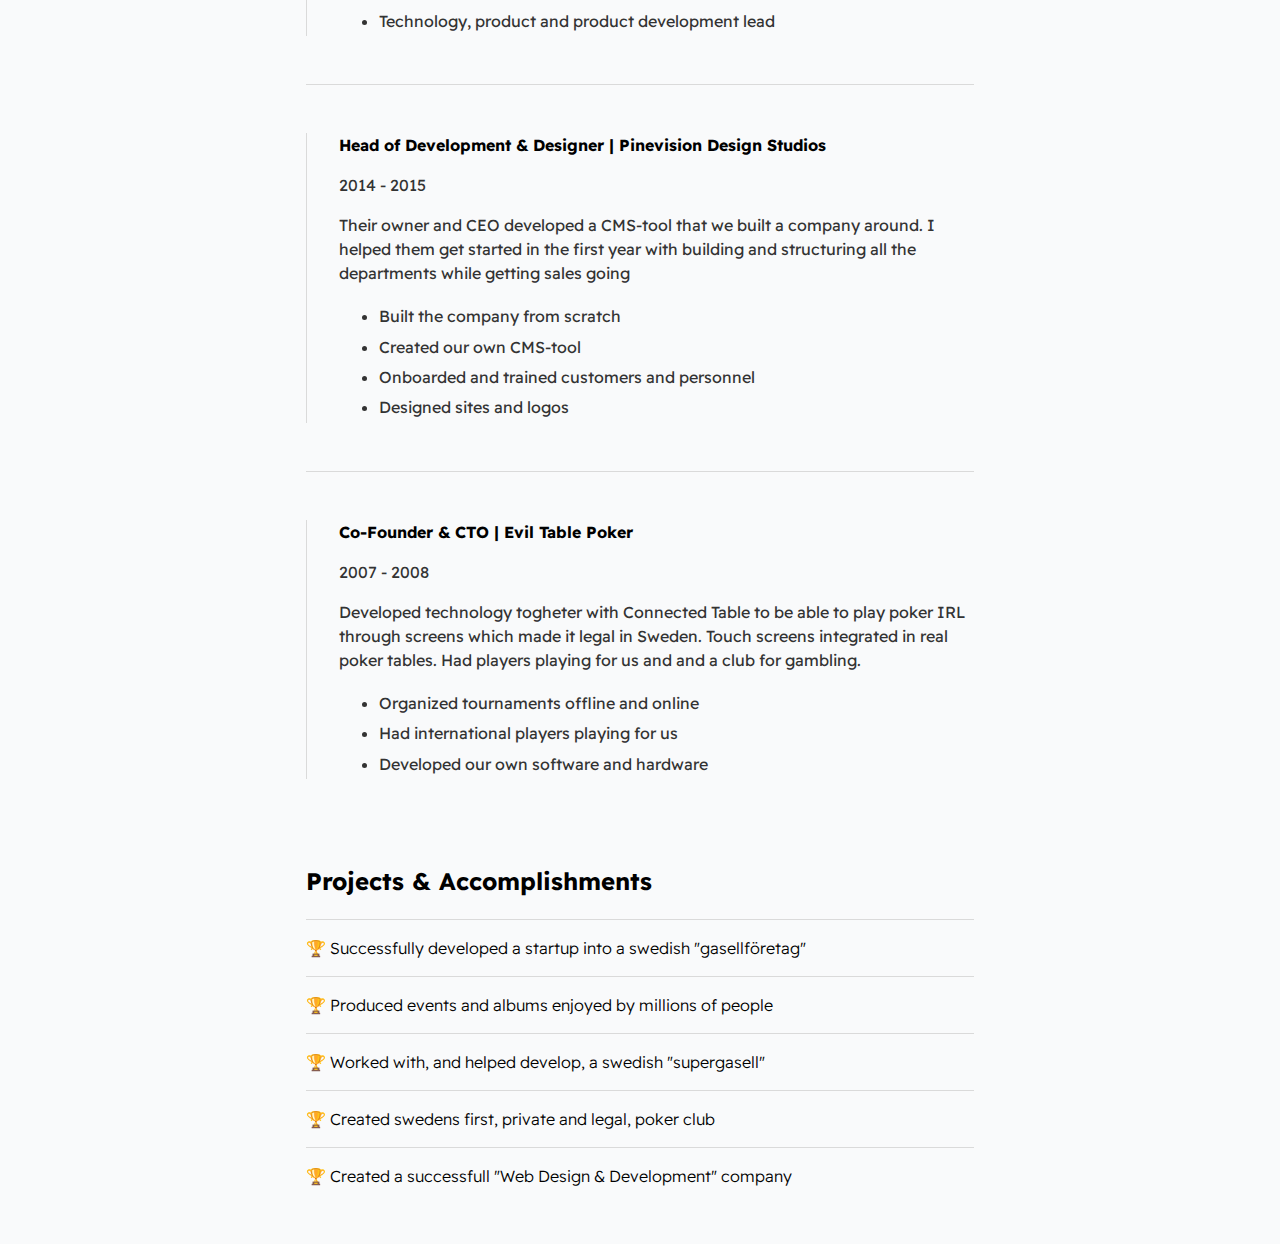
==== commit bcd71548: "Update index.html" ====
--- a/index.html
+++ b/index.html
@@ -23,9 +23,10 @@
         <div>
           <h1 id="user-name">Joakim Melén</h1>
           <p id="bio">
-            Software developer student, former business developer and master of
-            sales. Studying 'Frontend & App Development', loving everything full
-            stack
+            I have been into tech since I was a kid. Gaming, computers, consoles, building stuff that does not make sense (made from stuff that made sense),
+            figuring out how to use and alter most software etc. Everything I got my hands on really.
+            Almost in every roll that I've had professionally I have been involved in the tech/IT as much as I could. 
+            But I have never gotten around to actually learn software development. Until now. I'm a front-end student and I find everything full-stack interesting. 
           </p>
           <p id="email">👉 devjoakimmelen@gmail.com</p>
         </div>
